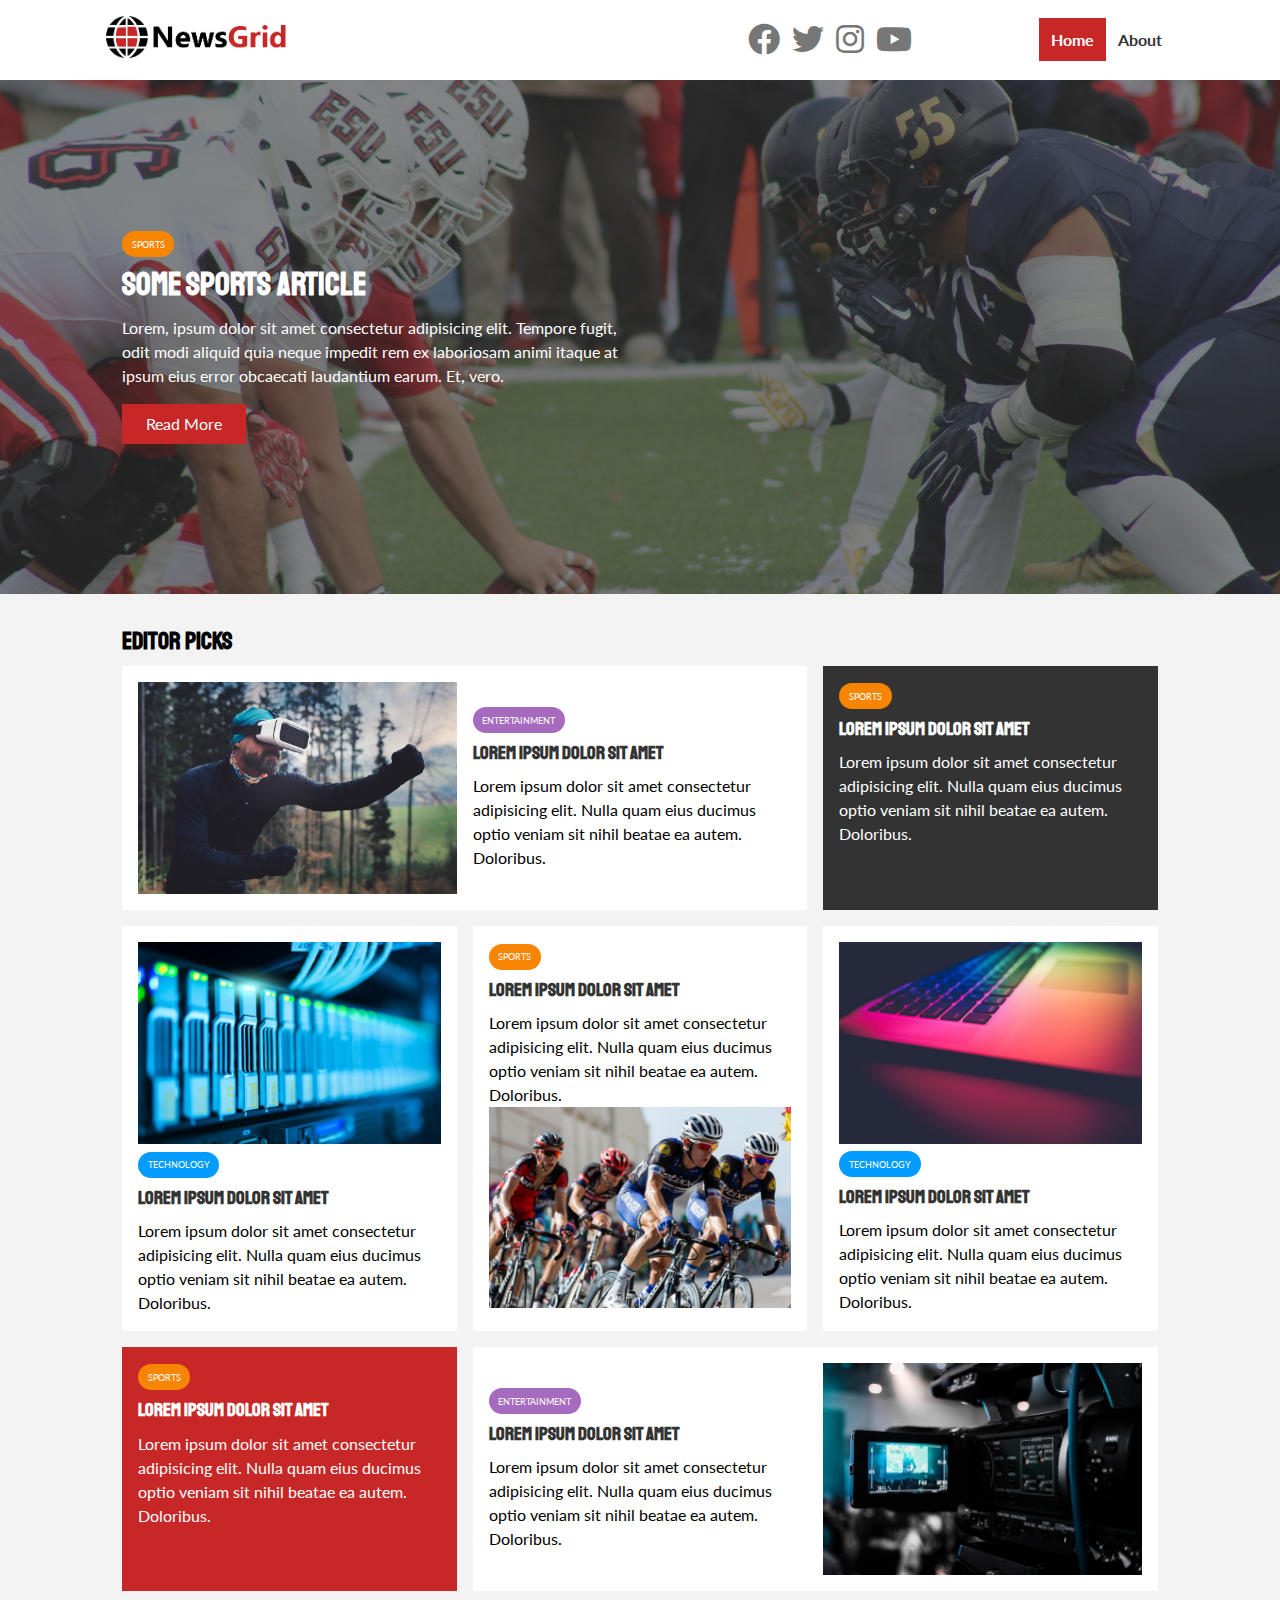
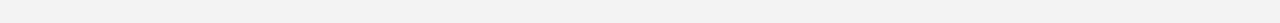
==== index.html @ bd605796 "05. Home Articles Grid" ====
<!DOCTYPE html>
<html lang="en">
  <head>
    <meta charset="UTF-8" />
    <meta http-equiv="X-UA-Compatible" content="IE=edge" />
    <meta name="viewport" content="width=device-width, initial-scale=1.0" />
    <!-- Font Awesome -->
    <link
      rel="stylesheet"
      href="https://cdnjs.cloudflare.com/ajax/libs/font-awesome/5.15.3/css/all.min.css"
    />

    <!-- Main Styles -->
    <link rel="stylesheet" href="css/styles.css" />

    <!-- Mobile Styles -->
    <link
      rel="stylesheet"
      media="screen and (width: 768px)"
      href="css/mobile.css"
    />

    <!-- Favicon -->
    <link rel="shortcut icon" type="image/x-icon" href="favicon.ico" />

    <!-- Google Fonts -->
    <link rel="preconnect" href="https://fonts.gstatic.com" />
    <link
      href="https://fonts.googleapis.com/css2?family=Lato&family=Staatliches&display=swap"
      rel="stylesheet"
    />

    <title>Newsgrid | Lastest News</title>
  </head>
  <body>
    <!-- Navbar -->
    <nav id="main-nav">
      <div class="container">
        <!-- Logo -->
        <a href="index.html">
          <img src="img/logo.png" alt="NewsGrid" class="logo" />
        </a>

        <!-- Social Links -->
        <div class="social">
          <a href="https://www.facebook.com" target="_blank"
            ><i class="fab fa-facebook fa-2x"></i
          ></a>
          <a href="https://www.twitter.com" target="_blank"
            ><i class="fab fa-twitter fa-2x"></i
          ></a>
          <a href="https://www.instagram.com" target="_blank"
            ><i class="fab fa-instagram fa-2x"></i
          ></a>
          <a href="https://www.youtube.com" target="_blank"
            ><i class="fab fa-youtube fa-2x"></i
          ></a>
        </div>

        <!-- Main Menu -->
        <ul>
          <li><a class="current" href="index.html">Home</a></li>
          <li><a href="about.html">About</a></li>
        </ul>
      </div>
    </nav>

    <!-- Showcase -->
    <header id="showcase">
      <div class="container">
        <div class="showcase-container">
          <div class="showcase-content">
            <div class="category category-sports">Sports</div>
            <h1>Some Sports Article</h1>
            <p>
              Lorem, ipsum dolor sit amet consectetur adipisicing elit. Tempore
              fugit, odit modi aliquid quia neque impedit rem ex laboriosam
              animi itaque at ipsum eius error obcaecati laudantium earum. Et,
              vero.
            </p>
            <a href="article.html" class="btn btn-primary">Read More</a>
          </div>
        </div>
      </div>
    </header>

    <!-- Home Articles -->
    <section id="home-articles" class="py-2">
      <div class="container">
        <h2>Editor Picks</h2>
        <div class="articles-container">
          <!-- Article #1 -->
          <article class="card">
            <img src="img/articles/ent1.jpg" alt="" />
            <div>
              <div class="category category-ent">Entertainment</div>
              <h3>
                <a href="article.html">Lorem ipsum dolor sit amet</a>
              </h3>
              <p>
                Lorem ipsum dolor sit amet consectetur adipisicing elit. Nulla
                quam eius ducimus optio veniam sit nihil beatae ea autem.
                Doloribus.
              </p>
            </div>
          </article>

          <!-- Article #2 -->
          <article class="card bg-dark">
            <div class="category category-sports">Sports</div>
            <h3>
              <a href="article.html">Lorem ipsum dolor sit amet</a>
            </h3>
            <p>
              Lorem ipsum dolor sit amet consectetur adipisicing elit. Nulla
              quam eius ducimus optio veniam sit nihil beatae ea autem.
              Doloribus.
            </p>
          </article>

          <!-- Article #3 -->
          <article class="card">
            <img src="img/articles/tech1.jpg" alt="" />
            <div class="category category-tech">Technology</div>
            <h3>
              <a href="article.html">Lorem ipsum dolor sit amet</a>
            </h3>
            <p>
              Lorem ipsum dolor sit amet consectetur adipisicing elit. Nulla
              quam eius ducimus optio veniam sit nihil beatae ea autem.
              Doloribus.
            </p>
          </article>

          <!-- Article #4 -->
          <article class="card">
            <div class="category category-sports">Sports</div>
            <h3>
              <a href="article.html">Lorem ipsum dolor sit amet</a>
            </h3>
            <p>
              Lorem ipsum dolor sit amet consectetur adipisicing elit. Nulla
              quam eius ducimus optio veniam sit nihil beatae ea autem.
              Doloribus.
            </p>
            <img src="img/articles/sports1.jpg" alt="" />
          </article>

          <!-- Article #5 -->
          <article class="card">
            <img src="img/articles/tech2.jpg" alt="" />
            <div class="category category-tech">Technology</div>
            <h3>
              <a href="article.html">Lorem ipsum dolor sit amet</a>
            </h3>
            <p>
              Lorem ipsum dolor sit amet consectetur adipisicing elit. Nulla
              quam eius ducimus optio veniam sit nihil beatae ea autem.
              Doloribus.
            </p>
          </article>

          <!-- Article #6 -->
          <article class="card bg-primary">
            <div class="category category-sports">Sports</div>
            <h3>
              <a href="article.html">Lorem ipsum dolor sit amet</a>
            </h3>
            <p>
              Lorem ipsum dolor sit amet consectetur adipisicing elit. Nulla
              quam eius ducimus optio veniam sit nihil beatae ea autem.
              Doloribus.
            </p>
          </article>

          <!-- Article #7 -->
          <article class="card">
            <div>
              <div class="category category-ent">Entertainment</div>
              <h3>
                <a href="article.html">Lorem ipsum dolor sit amet</a>
              </h3>
              <p>
                Lorem ipsum dolor sit amet consectetur adipisicing elit. Nulla
                quam eius ducimus optio veniam sit nihil beatae ea autem.
                Doloribus.
              </p>
            </div>
            <img src="img/articles/ent2.jpg" alt="" />
          </article>
        </div>
      </div>
    </section>
  </body>
</html>
---- css/styles.css ----
:root {
  --primary-color: #c72727;
  --secondary-color: #f88500;
  --light-color: #f3f3f3;
  --dark-color: #333;
  --max-width: 1100px;
}

.category {
  --sports-color: #f88500;
  --ent-color: #a66bbe;
  --tech-color: #009cff;
}

/* Reset */
* {
  margin: 0;
  padding: 0;
  box-sizing: border-box;
}

body {
  font-family: 'Lato', sans-serif;
  line-height: 1.5;
  background: var(--light-color);
}

a {
  color: #333;
  text-decoration: none;
}

ul {
  list-style: none;
}

img {
  width: 100%;
}

h1,
h2,
h3,
h4,
h5,
h6 {
  font-family: 'Staatliches', cursive;
  margin-bottom: 0.55rem;
  line-height: 1.3;
}

/* Utility */
.container {
  max-width: var(--max-width);
  margin: auto;
  padding: 0 2rem;
  overflow: hidden;
}

/* Badges */
.category {
  display: inline-block;
  color: #fff;
  font-size: 0.55rem;
  text-transform: uppercase;
  padding: 0.4rem 0.6rem;
  border-radius: 15px;
  margin-bottom: 0.5rem;
}

/* Badges Colors */
.category-sports {
  background: var(--sports-color);
}

.category-ent {
  background: var(--ent-color);
}

.category-tech {
  background: var(--tech-color);
}

/* Buttons */
.btn {
  display: inline-block;
  border: none;
  background: var(--dark-color);
  color: #fff;
  padding: 0.5rem 1.5rem;
}

.btn-light {
  background: var(--light-color);
}

.btn-primary {
  background: var(--primary-color);
}
.btn-secondary {
  background: var(--secondary-color);
}

.btn-block {
  display: block;
  width: 100%;
  text-align: center;
}

.btn:hover {
  opacity: 0.9;
}

/* Card */
.card {
  background: #fff;
  padding: 1rem;
}

/* Backgrounds */
.bg-dark {
  background: var(--dark-color);
  color: #fff;
}

.bg-primary {
  background: var(--primary-color);
  color: #fff;
}

.bg-secondary {
  background: var(--secondary-color);
  color: #fff;
}

.bg-dark h1 .bg-dark h2 .bg-dark h3,
.bg-dark a,
.bg-primary h1 .bg-primary h2 .bg-primary h3,
.bg-primary a,
.bg-secondary h1 .bg-secondary h2 .bg-secondary h3,
.bg-secondary a {
  color: #fff;
}

/* Paddings */
.py-1 {
  padding: 1.5rem 0;
}

.py-2 {
  padding: 2rem 0;
}

.py-3 {
  padding: 3rem 0;
}

.p-1 {
  padding: 1.5rem;
}

.p-2 {
  padding: 2rem;
}

.p-3 {
  padding: 3rem;
}

/* Navigation */
#main-nav {
  background: #fff;
  position: sticky;
  top: 0;
  z-index: 2;
}

#main-nav .container {
  display: grid;
  grid-template-columns: 6fr 3fr 2fr;
  padding: 1rem;
  align-items: center;
}

#main-nav .logo {
  width: 180px;
}

#main-nav ul {
  justify-self: end;
  display: flex;
}

#main-nav ul li a {
  padding: 0.75rem;
  font-weight: bold;
}

#main-nav ul li a.current {
  background: var(--primary-color);
  color: #fff;
}

#main-nav ul li a:hover {
  background: var(--light-color);
  color: var(--dark-color);
}

#main-nav .social {
  justify-self: center;
}

#main-nav i {
  color: #777;
  margin-right: 0.5rem;
}

#main-nav i:hover {
  color: #333;
}

/* Showcase */
#showcase {
  color: #fff;
  background: #333;
  padding: 2rem;
  position: relative;
}

#showcase:before {
  content: '';
  background: url('../img/featured.jpg') no-repeat center center/cover;
  position: absolute;
  top: 0;
  left: 0;
  width: 100%;
  height: 100%;
  opacity: 0.4;
}

#showcase .showcase-container {
  display: grid;
  grid-template-columns: repeat(2, 1fr);
  justify-content: center;
  align-items: center;
  height: 50vh;
}

#showcase .showcase-content {
  z-index: 1;
}

#showcase .showcase-content p {
  margin-bottom: 1rem;
}

/* Home Articles */
#home-articles .articles-container {
  display: grid;
  grid-template-columns: repeat(3, 1fr);
  grid-gap: 1rem;
}

#home-articles .articles-container > *:first-child,
#home-articles .articles-container > *:last-child {
  display: grid;
  grid-template-columns: repeat(2, 1fr);
  grid-gap: 1rem;
  align-items: center;
  grid-column: 1 / span 2;
}

#home-articles .articles-container > *:last-child {
  grid-column: 2 / span 2;
}
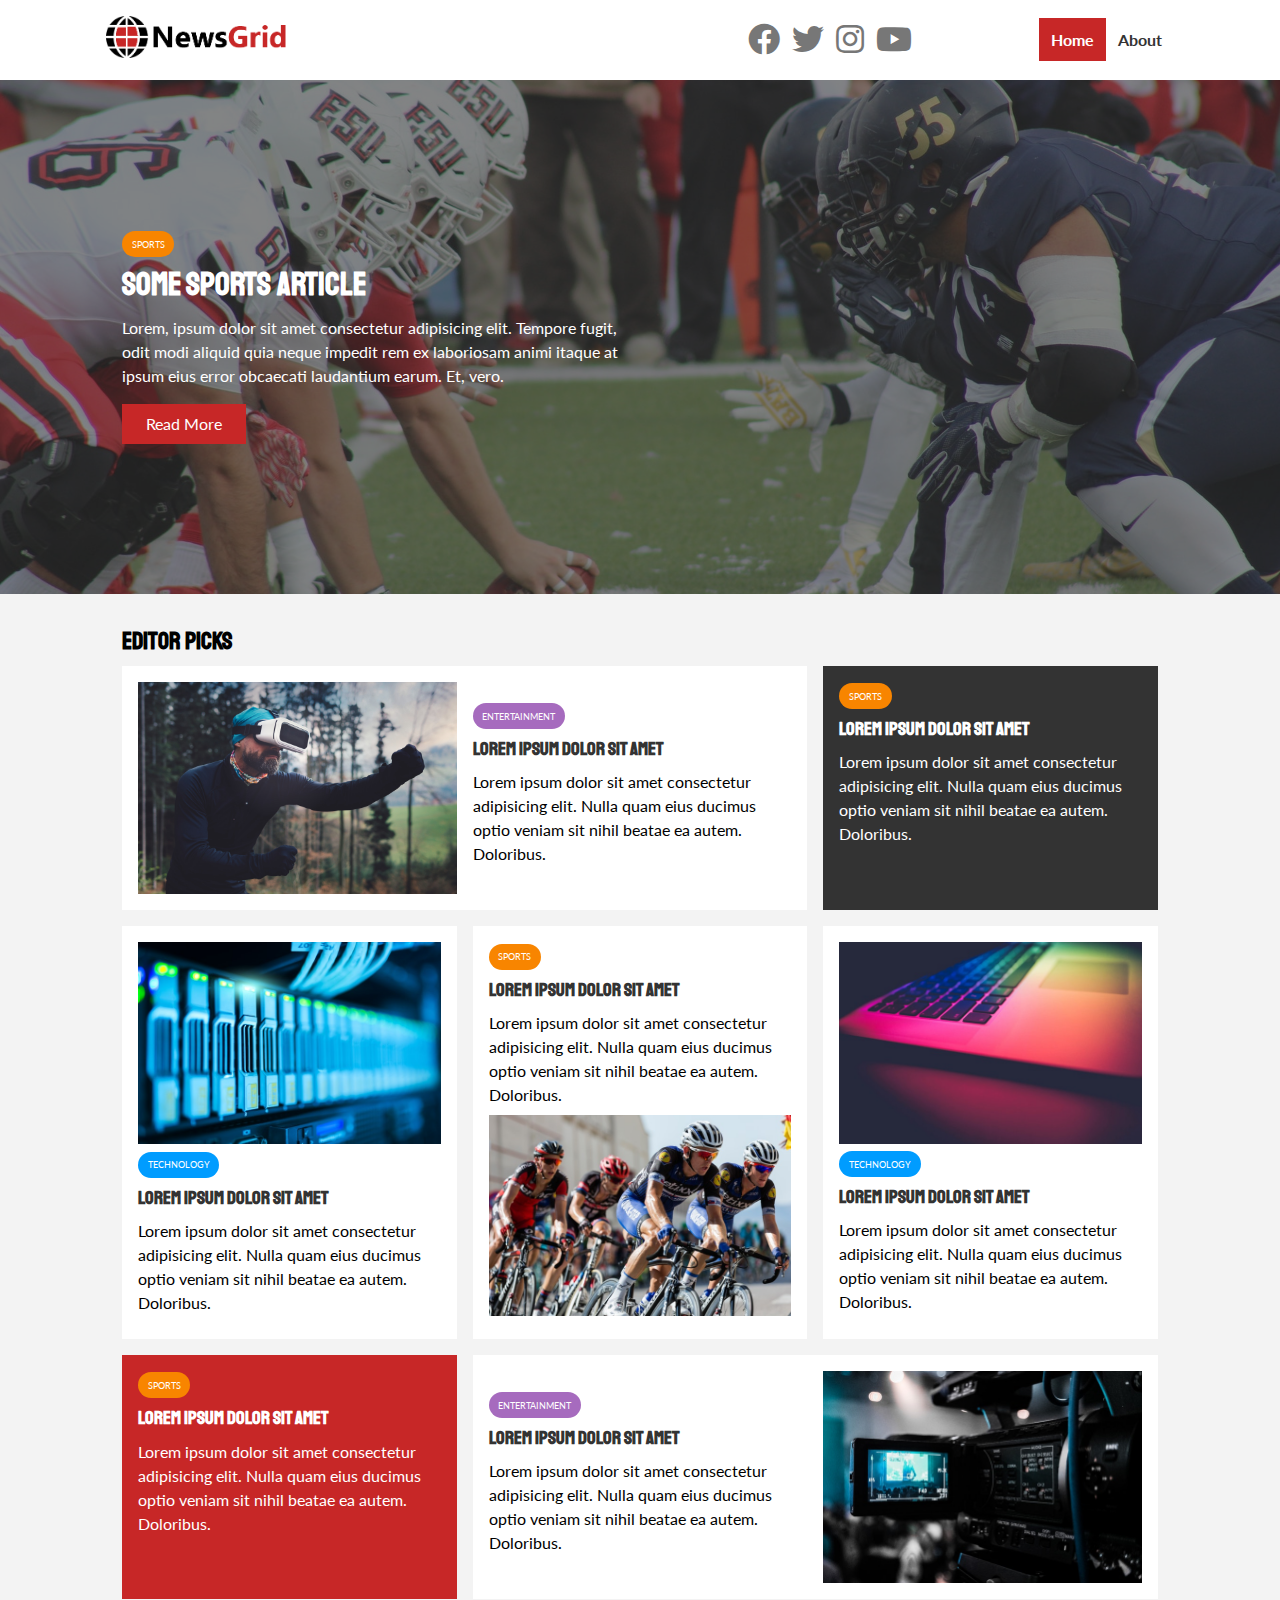
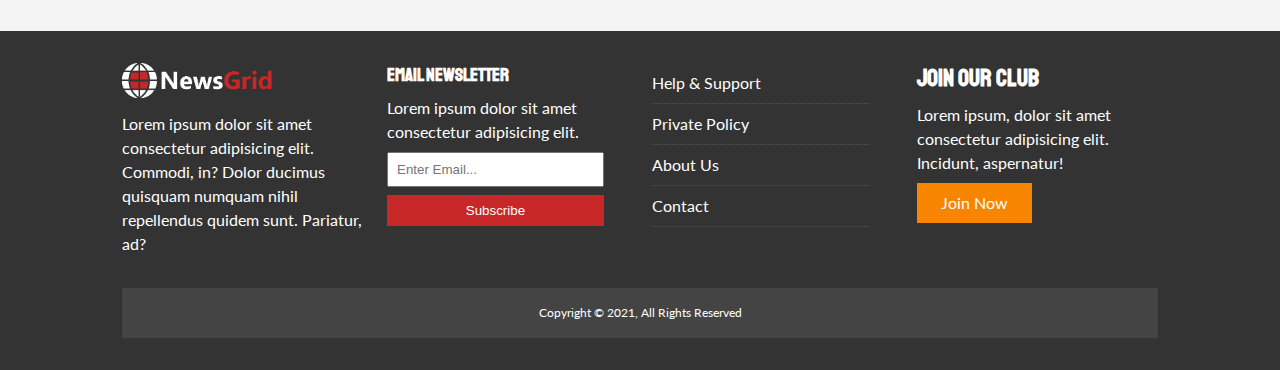
==== commit c4ee0370: "06. Footer With Grid" ====
--- a/index.html
+++ b/index.html
@@ -191,5 +191,46 @@
         </div>
       </div>
     </section>
+
+    <!-- Footer -->
+    <footer id="main-footer" class="py-2">
+      <div class="container footer-container">
+        <div>
+          <img src="img/logo_light.png" alt="NewsGrid" />
+          <p>
+            Lorem ipsum dolor sit amet consectetur adipisicing elit. Commodi,
+            in? Dolor ducimus quisquam numquam nihil repellendus quidem sunt.
+            Pariatur, ad?
+          </p>
+        </div>
+        <div>
+          <h3>Email Newsletter</h3>
+          <p>Lorem ipsum dolor sit amet consectetur adipisicing elit.</p>
+          <form>
+            <input type="email" placeholder="Enter Email..." />
+            <input type="submit" value="Subscribe" class="btn btn-primary" />
+          </form>
+        </div>
+        <div>
+          <ul class="list">
+            <li><a href="#">Help & Support</a></li>
+            <li><a href="#">Private Policy</a></li>
+            <li><a href="#">About Us</a></li>
+            <li><a href="#">Contact</a></li>
+          </ul>
+        </div>
+        <div>
+          <h2>Join Our Club</h2>
+          <p>
+            Lorem ipsum, dolor sit amet consectetur adipisicing elit. Incidunt,
+            aspernatur!
+          </p>
+          <a href="#" class="btn btn-secondary">Join Now</a>
+        </div>
+        <div>
+          <p>Copyright &copy; 2021, All Rights Reserved</p>
+        </div>
+      </div>
+    </footer>
   </body>
 </html>
--- a/css/styles.css
+++ b/css/styles.css
@@ -32,6 +32,10 @@
 
 ul {
   list-style: none;
+}
+
+p {
+  margin: 0.5rem 0;
 }
 
 img {
@@ -167,6 +171,17 @@
   padding: 3rem;
 }
 
+/* List */
+.list li {
+  padding: 0.5rem 0;
+  border-bottom: #555 dotted 1px;
+  width: 90%;
+}
+
+.list li a:hover {
+  color: var(--primary-color) !important;
+}
+
 /* Navigation */
 #main-nav {
   background: #fff;
@@ -273,3 +288,41 @@
 #home-articles .articles-container > *:last-child {
   grid-column: 2 / span 2;
 }
+
+/* Footer */
+#main-footer {
+  background: var(--dark-color);
+  color: #fff;
+}
+
+#main-footer img {
+  width: 150px;
+}
+
+#main-footer a {
+  color: #fff;
+}
+
+#main-footer .footer-container {
+  display: grid;
+  grid-template-columns: repeat(4, 1fr);
+  grid-gap: 1.5rem;
+}
+
+#main-footer .footer-container > *:last-child {
+  background: #444;
+  grid-column: 1 / span 4;
+  padding: 0.5rem;
+  text-align: center;
+  font-size: 0.75rem;
+}
+
+#main-footer .footer-container input[type='email'] {
+  width: 90%;
+  padding: 0.5rem;
+  margin-bottom: 0.5rem;
+}
+
+#main-footer .footer-container input[type='submit'] {
+  width: 90%;
+}
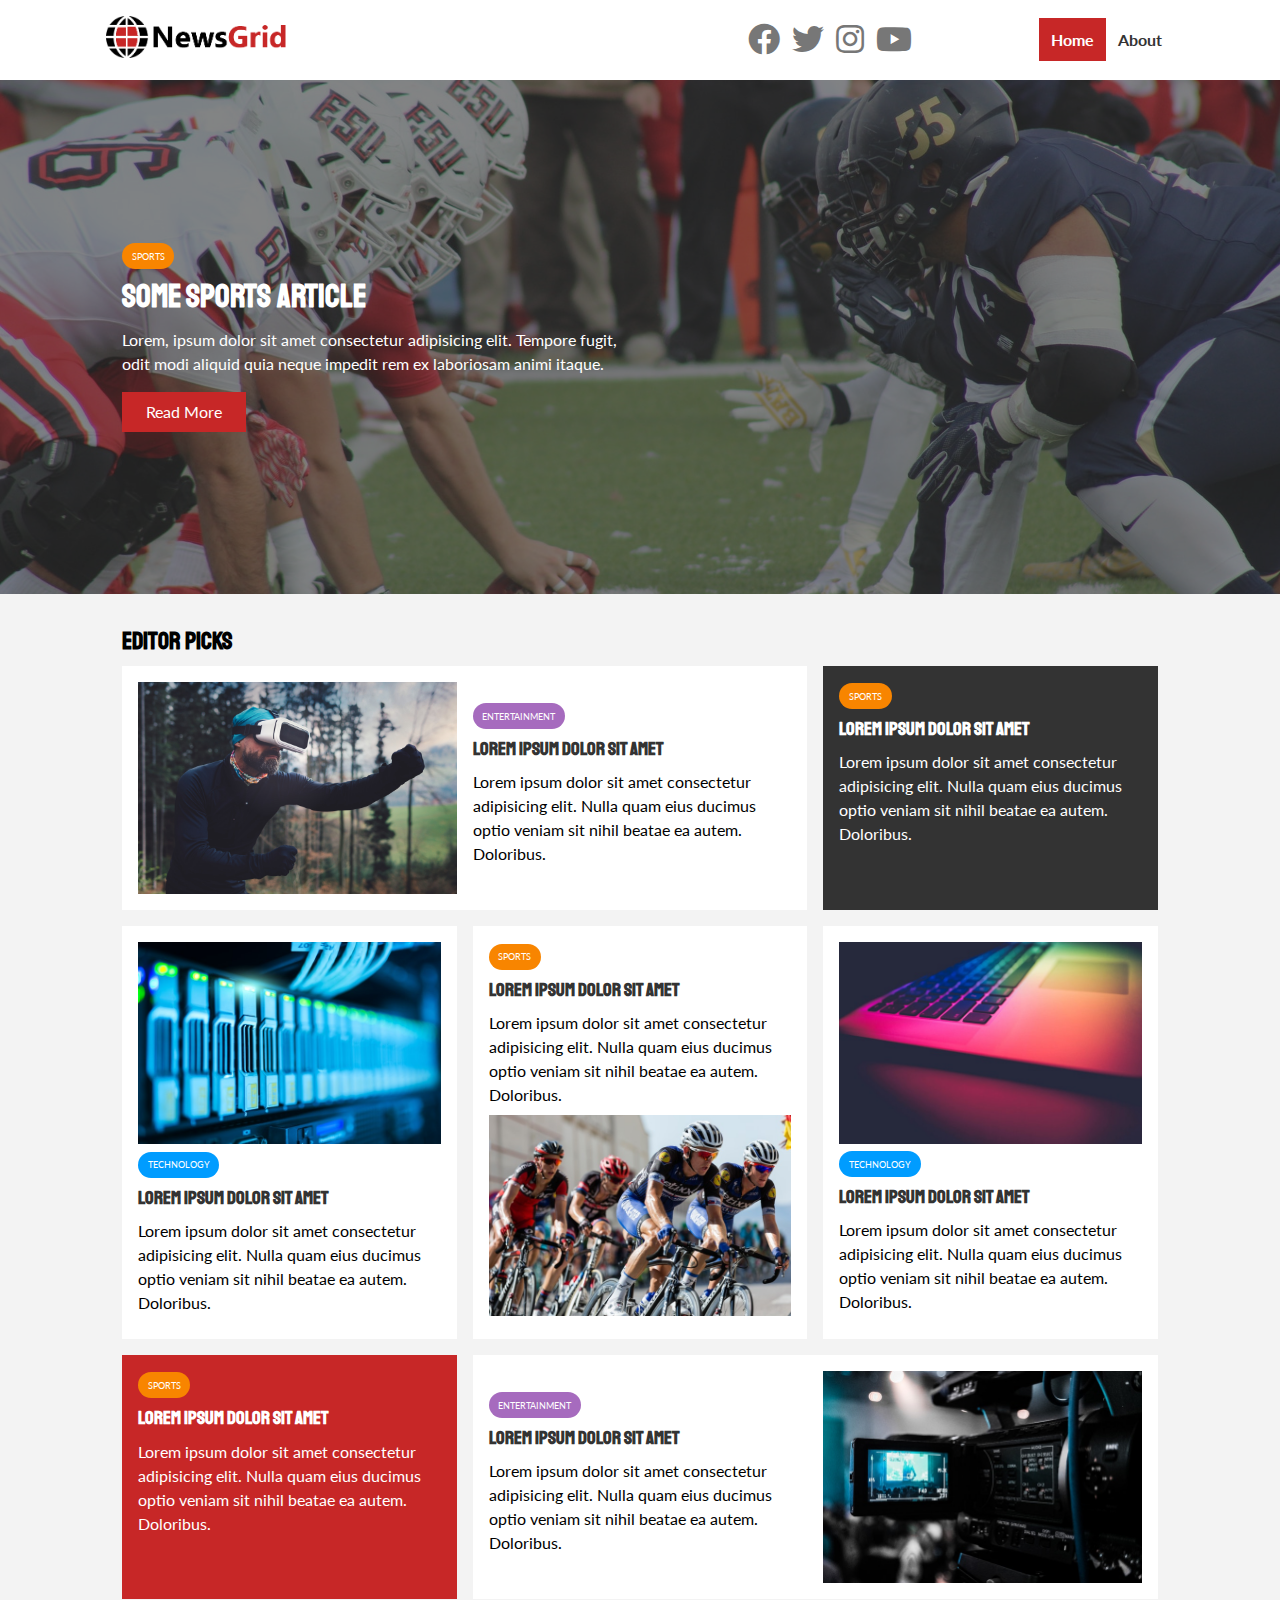
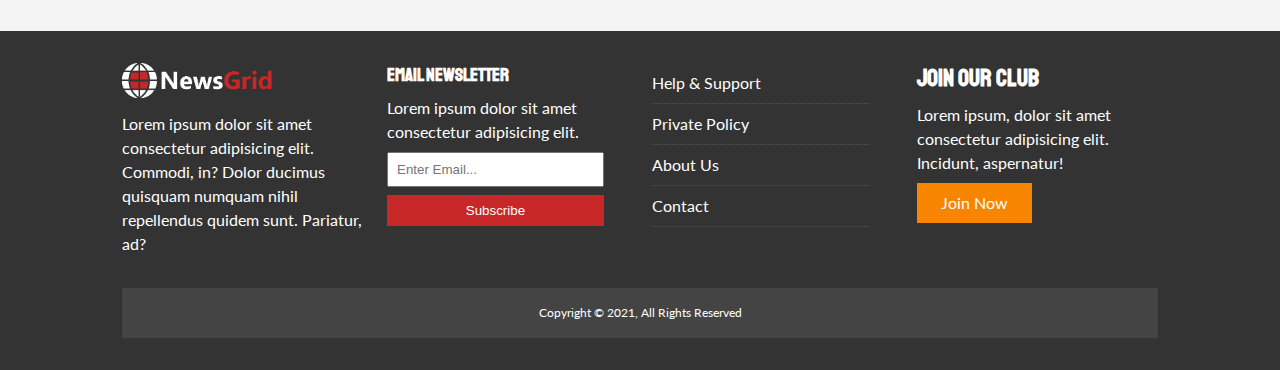
==== commit 91b8024b: "09. Responsive Media Queries" ====
--- a/index.html
+++ b/index.html
@@ -16,7 +16,7 @@
     <!-- Mobile Styles -->
     <link
       rel="stylesheet"
-      media="screen and (width: 768px)"
+      media="screen and (max-width: 768px)"
       href="css/mobile.css"
     />
 
@@ -37,7 +37,7 @@
     <nav id="main-nav">
       <div class="container">
         <!-- Logo -->
-        <a href="index.html">
+        <a href="index.html" class="home">
           <img src="img/logo.png" alt="NewsGrid" class="logo" />
         </a>
 
@@ -75,8 +75,7 @@
             <p>
               Lorem, ipsum dolor sit amet consectetur adipisicing elit. Tempore
               fugit, odit modi aliquid quia neque impedit rem ex laboriosam
-              animi itaque at ipsum eius error obcaecati laudantium earum. Et,
-              vero.
+              animi itaque.
             </p>
             <a href="article.html" class="btn btn-primary">Read More</a>
           </div>
--- a/css/styles.css
+++ b/css/styles.css
@@ -171,6 +171,11 @@
   padding: 3rem;
 }
 
+/* Headings */
+.l-heading {
+  font-size: 3rem;
+}
+
 /* List */
 .list li {
   padding: 0.5rem 0;
@@ -180,6 +185,18 @@
 
 .list li a:hover {
   color: var(--primary-color) !important;
+}
+
+/* Inner page grid container */
+.page-container {
+  display: grid;
+  grid-template-columns: 5fr 2fr;
+  margin: 2rem 0;
+  grid-gap: 1.5rem;
+}
+
+.page-container > *:first-child {
+  grid-row: 1 / span 3;
 }
 
 /* Navigation */
@@ -289,6 +306,24 @@
   grid-column: 2 / span 2;
 }
 
+#article .meta {
+  display: flex;
+  justify-content: space-between;
+  align-items: center;
+  background: #eee;
+  padding: 0.5rem;
+}
+
+#article .meta .category {
+  margin-top: 0.4rem;
+}
+
+#article article.card p,
+#about article.card p {
+  text-align: justify;
+  text-indent: 35px;
+}
+
 /* Footer */
 #main-footer {
   background: var(--dark-color);
--- a/css/mobile.css
+++ b/css/mobile.css
@@ -0,0 +1,59 @@
+/* Navigation */
+#main-nav .social {
+  display: none;
+}
+
+#main-nav .container {
+  grid-template-columns: 1fr;
+  grid-gap: 1.2rem;
+}
+
+#main-nav ul,
+#main-nav .home {
+  justify-self: center;
+}
+
+#main-nav ul li a {
+  padding: 0.5rem;
+}
+
+#home-articles .articles-container {
+  grid-template-columns: repeat(2, 1fr);
+}
+
+#home-articles .articles-container > *:first-child,
+#home-articles .articles-container > *:last-child {
+  grid-template-columns: 1fr;
+  grid-column: 1;
+}
+
+@media (max-width: 600px) {
+  #showcase .showcase-container,
+  #home-articles .articles-container,
+  #main-footer .footer-container {
+    grid-template-columns: 1fr;
+  }
+
+  #main-footer .footer-container > *:last-child {
+    grid-column: 1;
+  }
+
+  #main-footer .footer-container > *:first-child,
+  #main-footer .footer-container > *:nth-child(2) {
+    border-bottom: #444 dotted 1px;
+    padding-bottom: 1rem;
+  }
+
+  .page-container {
+    grid-template-columns: 1fr;
+    text-align: center;
+  }
+
+  .page-container > *:first-child {
+    grid-row: 1;
+  }
+
+  .l-heading {
+    font-size: 2rem;
+  }
+}
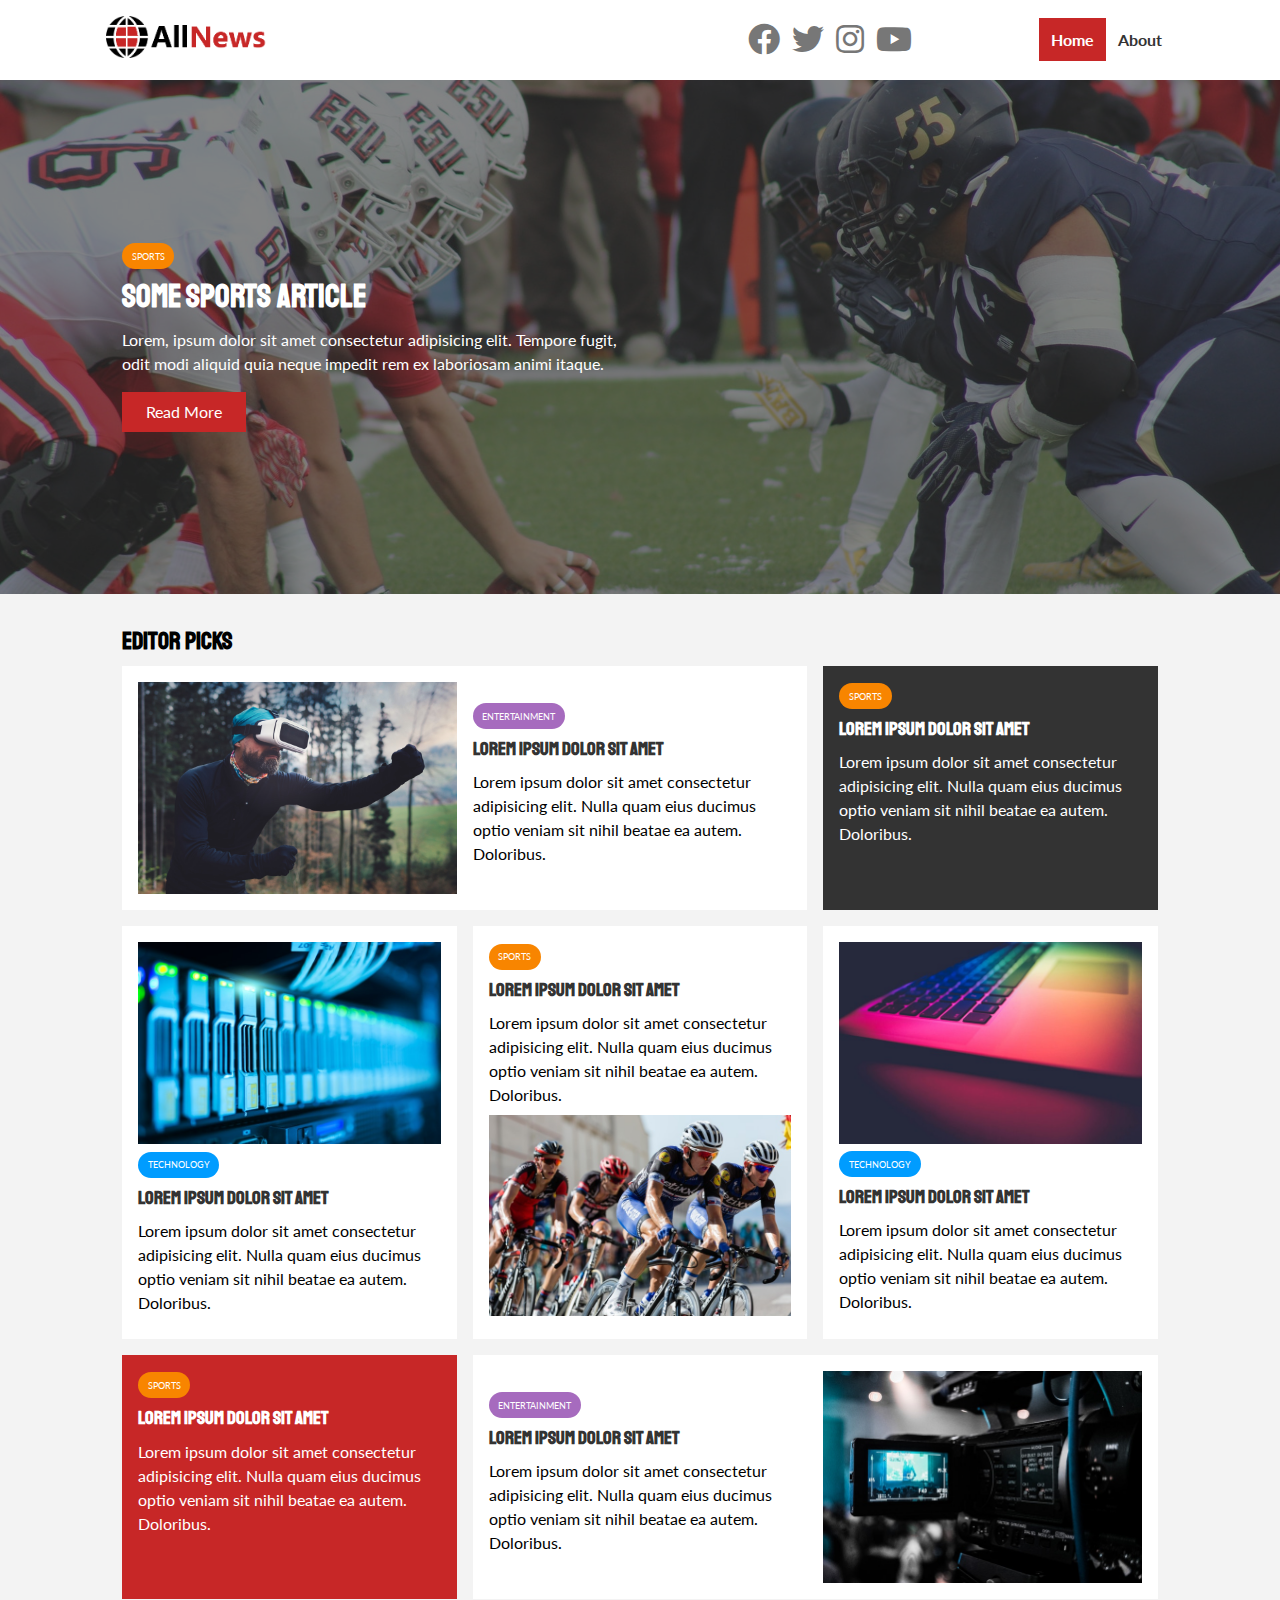
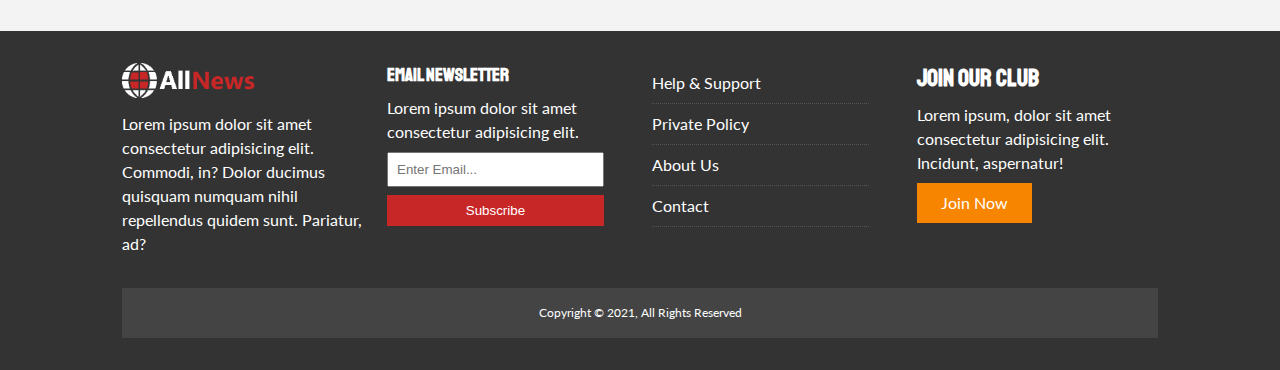
==== commit 3cffe7cd: "10. Netlify Deploy & Form Submission" ====
--- a/index.html
+++ b/index.html
@@ -30,7 +30,7 @@
       rel="stylesheet"
     />
 
-    <title>Newsgrid | Lastest News</title>
+    <title>AllNews | Lastest News</title>
   </head>
   <body>
     <!-- Navbar -->
@@ -205,8 +205,10 @@
         <div>
           <h3>Email Newsletter</h3>
           <p>Lorem ipsum dolor sit amet consectetur adipisicing elit.</p>
-          <form>
-            <input type="email" placeholder="Enter Email..." />
+
+          <!-- Contact Form Netlify -->
+          <form name="contact" method="POST" data-netlify="true">
+            <input type="email" name="email" placeholder="Enter Email..." />
             <input type="submit" value="Subscribe" class="btn btn-primary" />
           </form>
         </div>
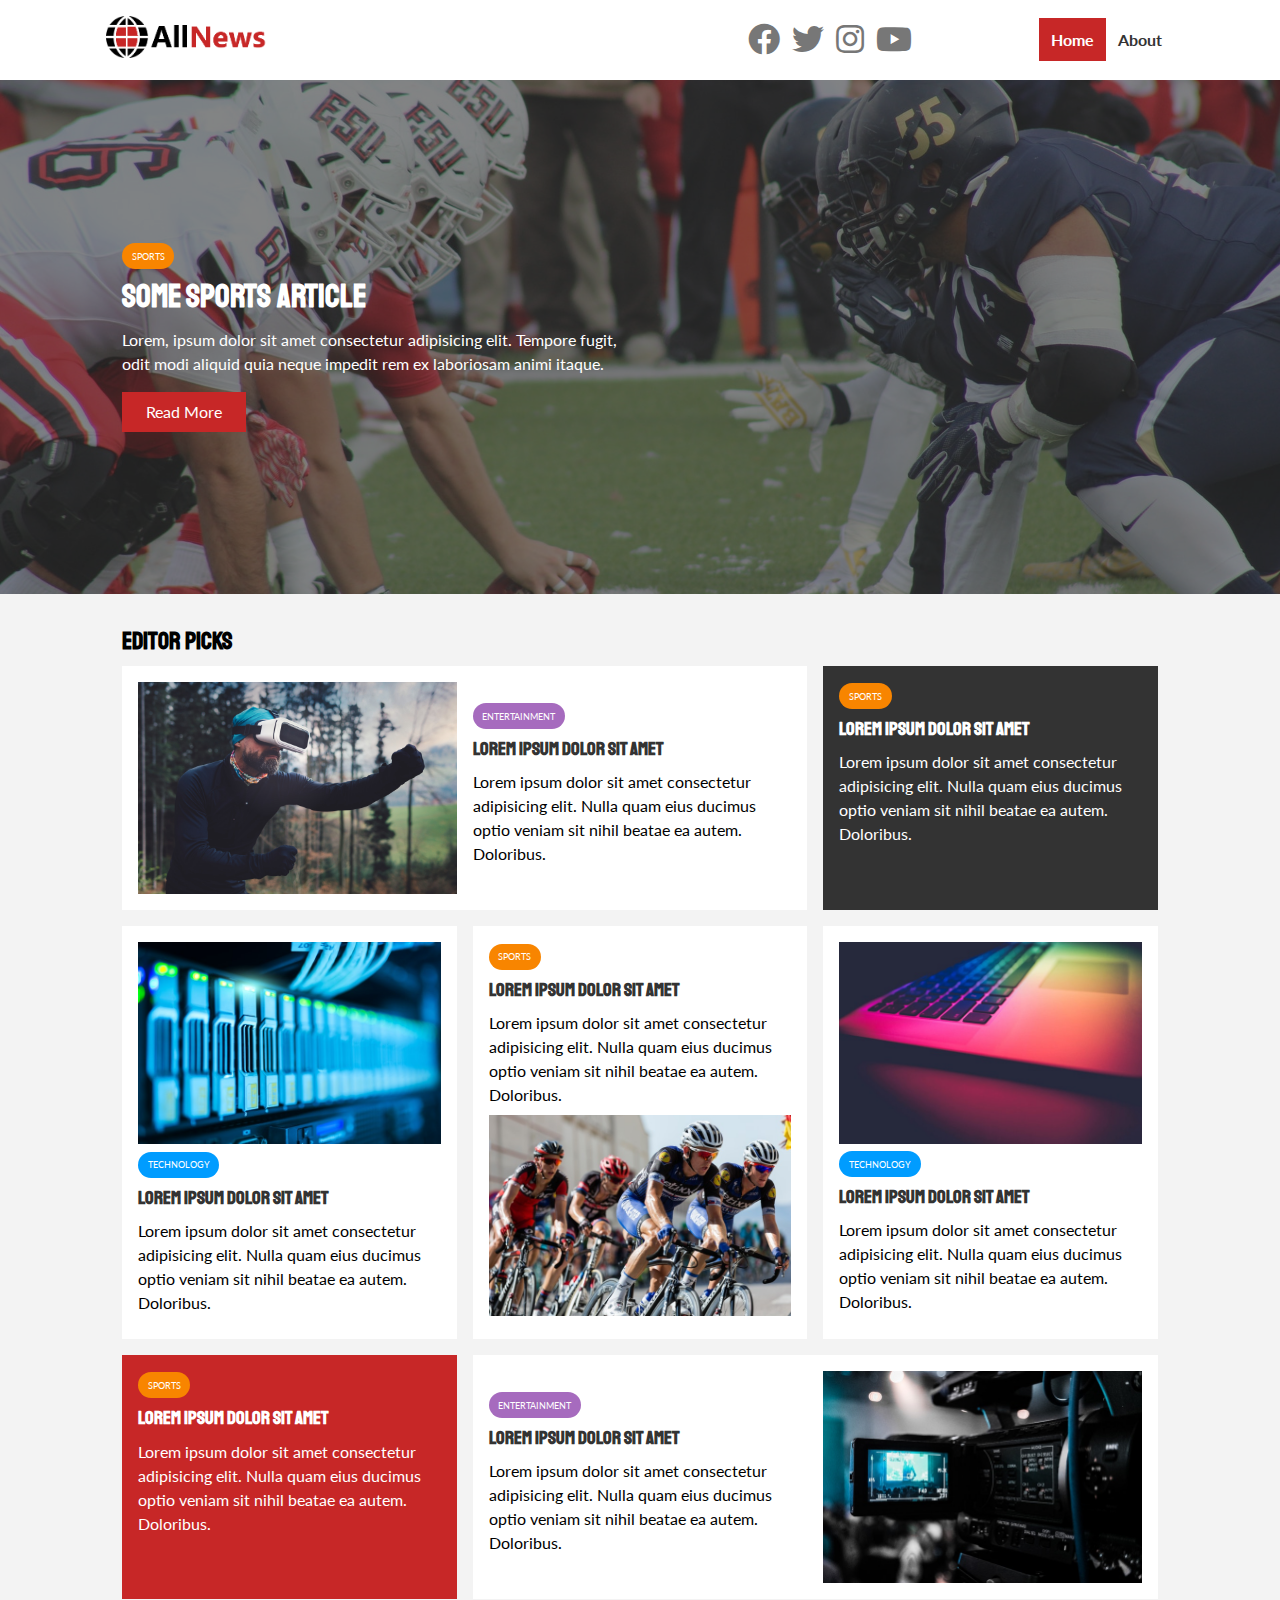
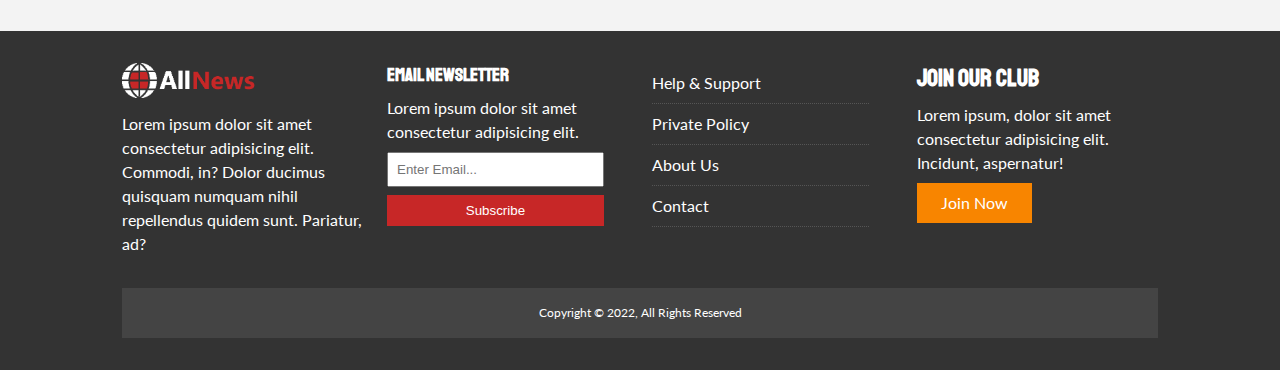
==== commit 802939d9: "Footer Updated" ====
--- a/index.html
+++ b/index.html
@@ -229,7 +229,7 @@
           <a href="#" class="btn btn-secondary">Join Now</a>
         </div>
         <div>
-          <p>Copyright &copy; 2021, All Rights Reserved</p>
+          <p>Copyright &copy; 2022, All Rights Reserved</p>
         </div>
       </div>
     </footer>
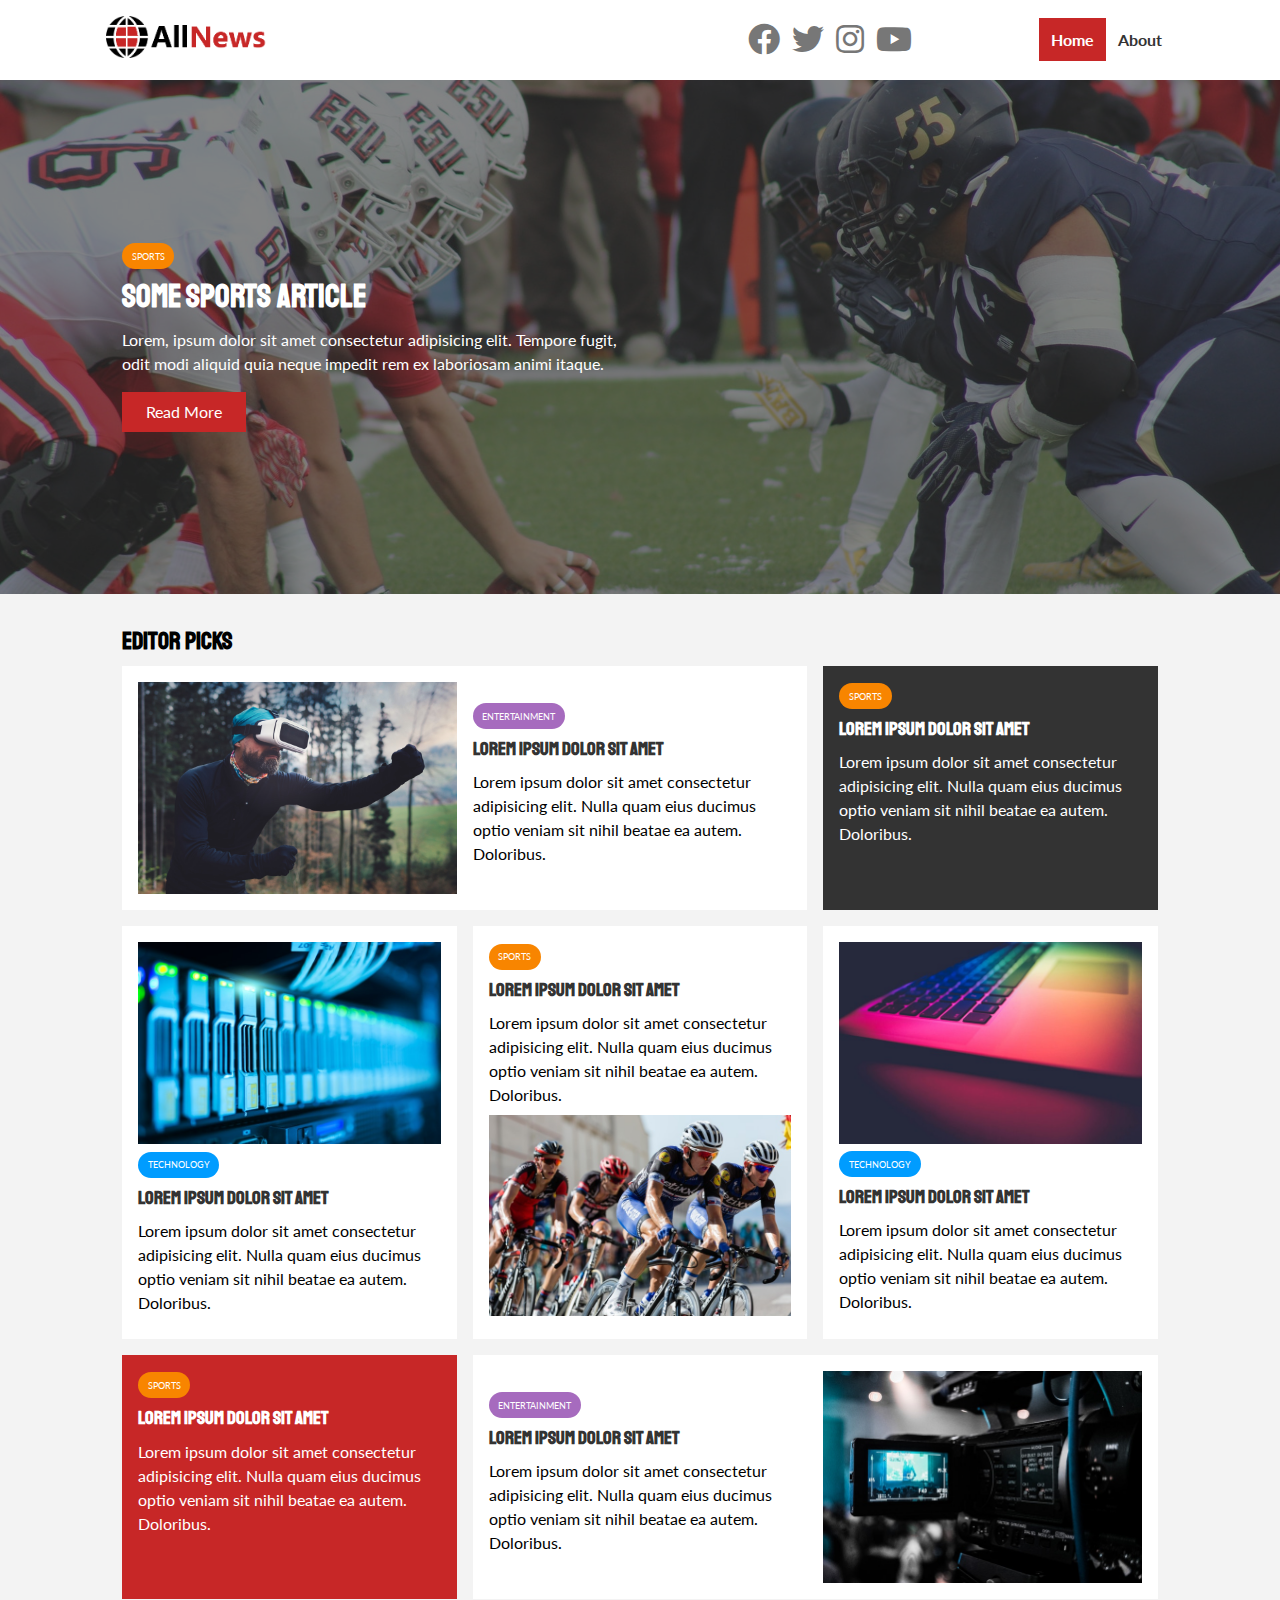
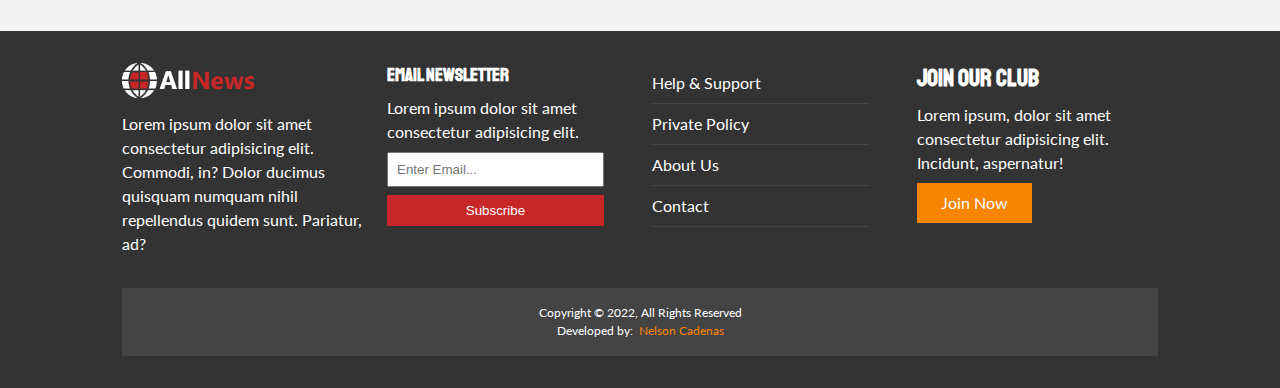
==== commit 7dad762f: "updated: footer section" ====
--- a/index.html
+++ b/index.html
@@ -229,7 +229,16 @@
           <a href="#" class="btn btn-secondary">Join Now</a>
         </div>
         <div>
-          <p>Copyright &copy; 2022, All Rights Reserved</p>
+          <p>
+            Copyright &copy; 2022, All Rights Reserved <br />
+            Developed by:&nbsp;
+            <a
+              class="copyright"
+              href="https://nelsoncadenas.netlify.app/"
+              target="__blank"
+              >Nelson Cadenas</a
+            >
+          </p>
         </div>
       </div>
     </footer>
--- a/css/styles.css
+++ b/css/styles.css
@@ -334,8 +334,12 @@
   width: 150px;
 }
 
-#main-footer a {
-  color: #fff;
+#main-footer .list a {
+  color: #fff;
+}
+
+#main-footer a.copyright {
+  color: #f88500;
 }
 
 #main-footer .footer-container {
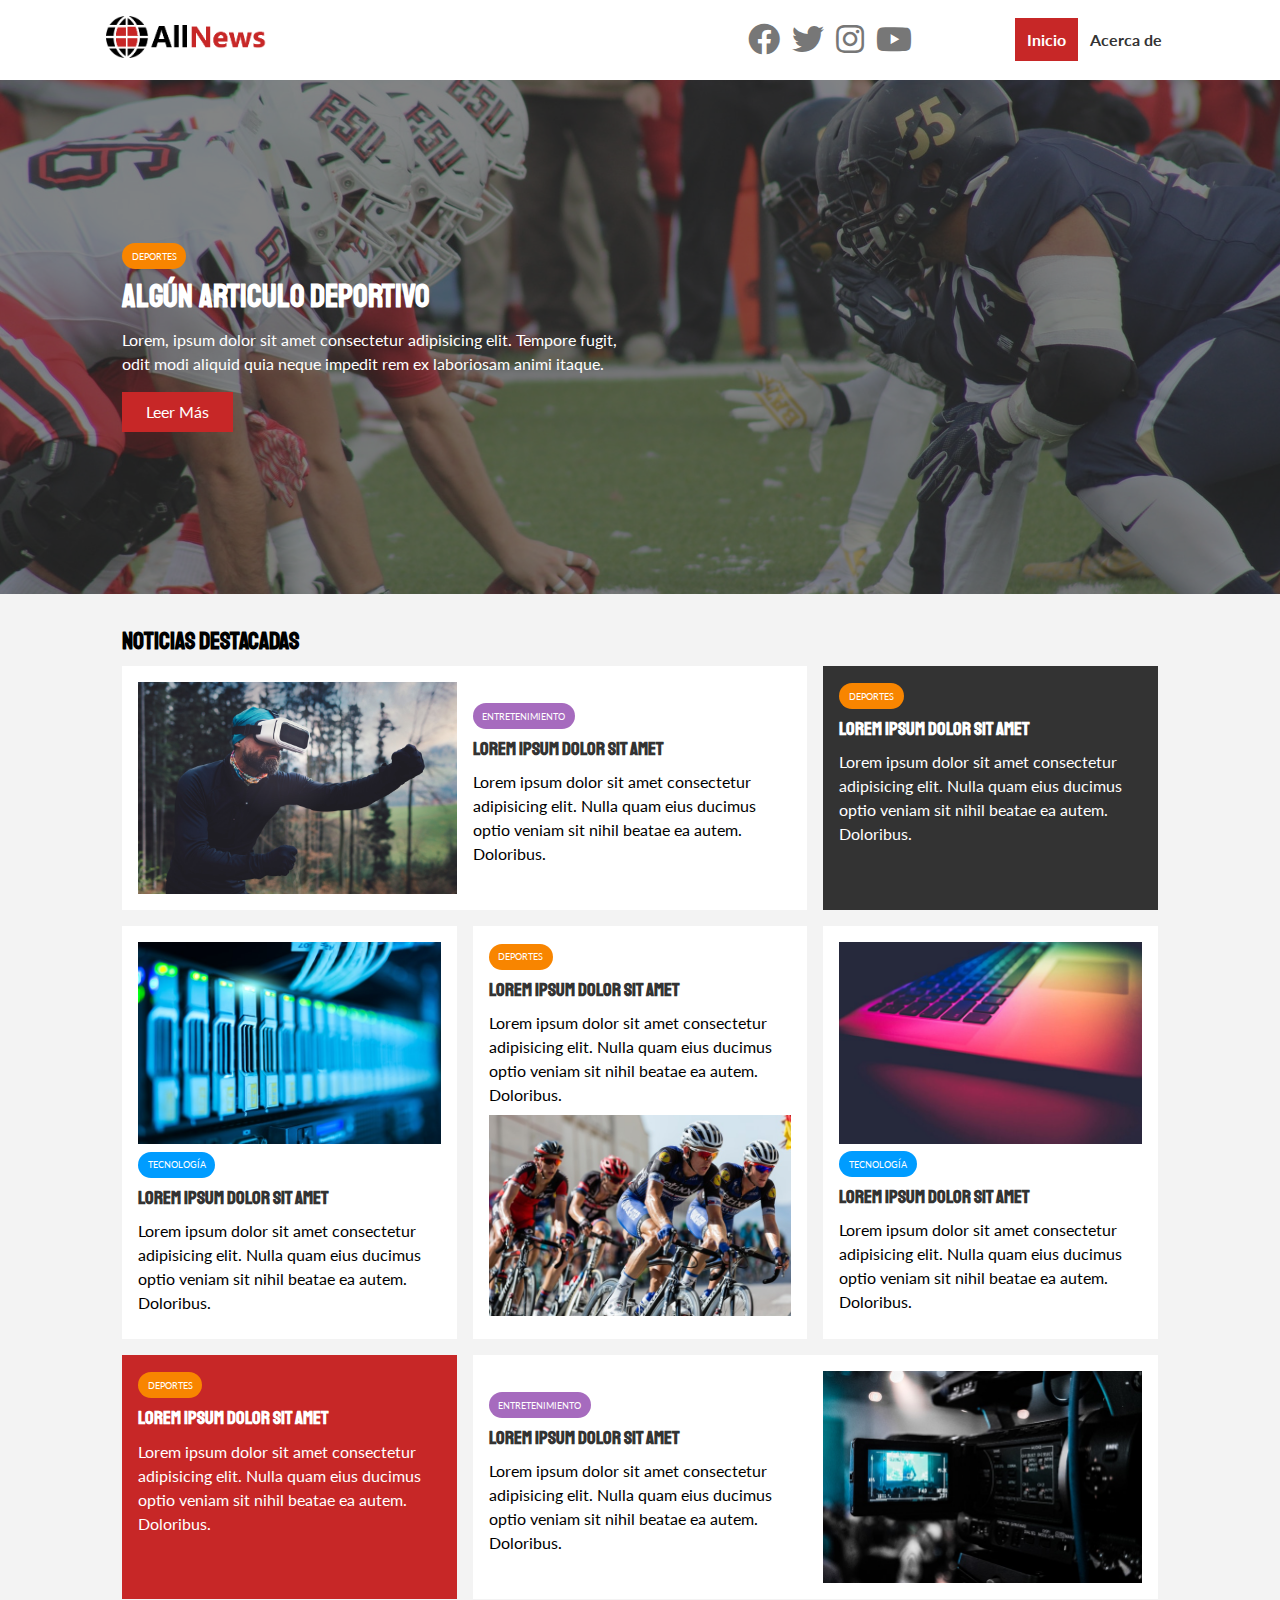
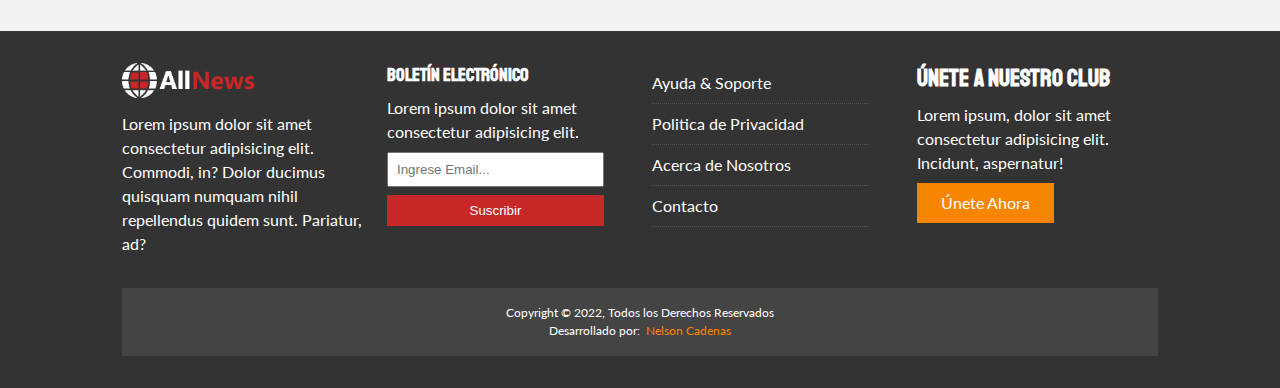
==== commit e0dcfeff: "updated: site translated into spanish" ====
--- a/index.html
+++ b/index.html
@@ -30,7 +30,7 @@
       rel="stylesheet"
     />
 
-    <title>AllNews | Lastest News</title>
+    <title>AllNews | Noticias del Momento</title>
   </head>
   <body>
     <!-- Navbar -->
@@ -59,8 +59,8 @@
 
         <!-- Main Menu -->
         <ul>
-          <li><a class="current" href="index.html">Home</a></li>
-          <li><a href="about.html">About</a></li>
+          <li><a class="current" href="index.html">Inicio</a></li>
+          <li><a href="about.html">Acerca de</a></li>
         </ul>
       </div>
     </nav>
@@ -70,14 +70,14 @@
       <div class="container">
         <div class="showcase-container">
           <div class="showcase-content">
-            <div class="category category-sports">Sports</div>
-            <h1>Some Sports Article</h1>
+            <div class="category category-sports">Deportes</div>
+            <h1>Algún Articulo Deportivo</h1>
             <p>
               Lorem, ipsum dolor sit amet consectetur adipisicing elit. Tempore
               fugit, odit modi aliquid quia neque impedit rem ex laboriosam
               animi itaque.
             </p>
-            <a href="article.html" class="btn btn-primary">Read More</a>
+            <a href="article.html" class="btn btn-primary">Leer Más</a>
           </div>
         </div>
       </div>
@@ -86,13 +86,13 @@
     <!-- Home Articles -->
     <section id="home-articles" class="py-2">
       <div class="container">
-        <h2>Editor Picks</h2>
+        <h2>Noticias Destacadas</h2>
         <div class="articles-container">
           <!-- Article #1 -->
           <article class="card">
             <img src="img/articles/ent1.jpg" alt="" />
             <div>
-              <div class="category category-ent">Entertainment</div>
+              <div class="category category-ent">Entretenimiento</div>
               <h3>
                 <a href="article.html">Lorem ipsum dolor sit amet</a>
               </h3>
@@ -106,7 +106,7 @@
 
           <!-- Article #2 -->
           <article class="card bg-dark">
-            <div class="category category-sports">Sports</div>
+            <div class="category category-sports">Deportes</div>
             <h3>
               <a href="article.html">Lorem ipsum dolor sit amet</a>
             </h3>
@@ -120,7 +120,7 @@
           <!-- Article #3 -->
           <article class="card">
             <img src="img/articles/tech1.jpg" alt="" />
-            <div class="category category-tech">Technology</div>
+            <div class="category category-tech">Tecnología</div>
             <h3>
               <a href="article.html">Lorem ipsum dolor sit amet</a>
             </h3>
@@ -133,7 +133,7 @@
 
           <!-- Article #4 -->
           <article class="card">
-            <div class="category category-sports">Sports</div>
+            <div class="category category-sports">Deportes</div>
             <h3>
               <a href="article.html">Lorem ipsum dolor sit amet</a>
             </h3>
@@ -148,7 +148,7 @@
           <!-- Article #5 -->
           <article class="card">
             <img src="img/articles/tech2.jpg" alt="" />
-            <div class="category category-tech">Technology</div>
+            <div class="category category-tech">Tecnología</div>
             <h3>
               <a href="article.html">Lorem ipsum dolor sit amet</a>
             </h3>
@@ -161,7 +161,7 @@
 
           <!-- Article #6 -->
           <article class="card bg-primary">
-            <div class="category category-sports">Sports</div>
+            <div class="category category-sports">Deportes</div>
             <h3>
               <a href="article.html">Lorem ipsum dolor sit amet</a>
             </h3>
@@ -175,7 +175,7 @@
           <!-- Article #7 -->
           <article class="card">
             <div>
-              <div class="category category-ent">Entertainment</div>
+              <div class="category category-ent">Entretenimiento</div>
               <h3>
                 <a href="article.html">Lorem ipsum dolor sit amet</a>
               </h3>
@@ -203,35 +203,35 @@
           </p>
         </div>
         <div>
-          <h3>Email Newsletter</h3>
+          <h3>Boletín electrónico</h3>
           <p>Lorem ipsum dolor sit amet consectetur adipisicing elit.</p>
 
           <!-- Contact Form Netlify -->
           <form name="contact" method="POST" data-netlify="true">
-            <input type="email" name="email" placeholder="Enter Email..." />
-            <input type="submit" value="Subscribe" class="btn btn-primary" />
+            <input type="email" name="email" placeholder="Ingrese Email..." />
+            <input type="submit" value="Suscribir" class="btn btn-primary" />
           </form>
         </div>
         <div>
           <ul class="list">
-            <li><a href="#">Help & Support</a></li>
-            <li><a href="#">Private Policy</a></li>
-            <li><a href="#">About Us</a></li>
-            <li><a href="#">Contact</a></li>
+            <li><a href="#">Ayuda & Soporte</a></li>
+            <li><a href="#">Politica de Privacidad</a></li>
+            <li><a href="#">Acerca de Nosotros</a></li>
+            <li><a href="#">Contacto</a></li>
           </ul>
         </div>
         <div>
-          <h2>Join Our Club</h2>
+          <h2>Únete a nuestro club</h2>
           <p>
             Lorem ipsum, dolor sit amet consectetur adipisicing elit. Incidunt,
             aspernatur!
           </p>
-          <a href="#" class="btn btn-secondary">Join Now</a>
+          <a href="#" class="btn btn-secondary">Únete Ahora</a>
         </div>
         <div>
           <p>
-            Copyright &copy; 2022, All Rights Reserved <br />
-            Developed by:&nbsp;
+            Copyright &copy; 2022, Todos los Derechos Reservados <br />
+            Desarrollado por:&nbsp;
             <a
               class="copyright"
               href="https://nelsoncadenas.netlify.app/"
